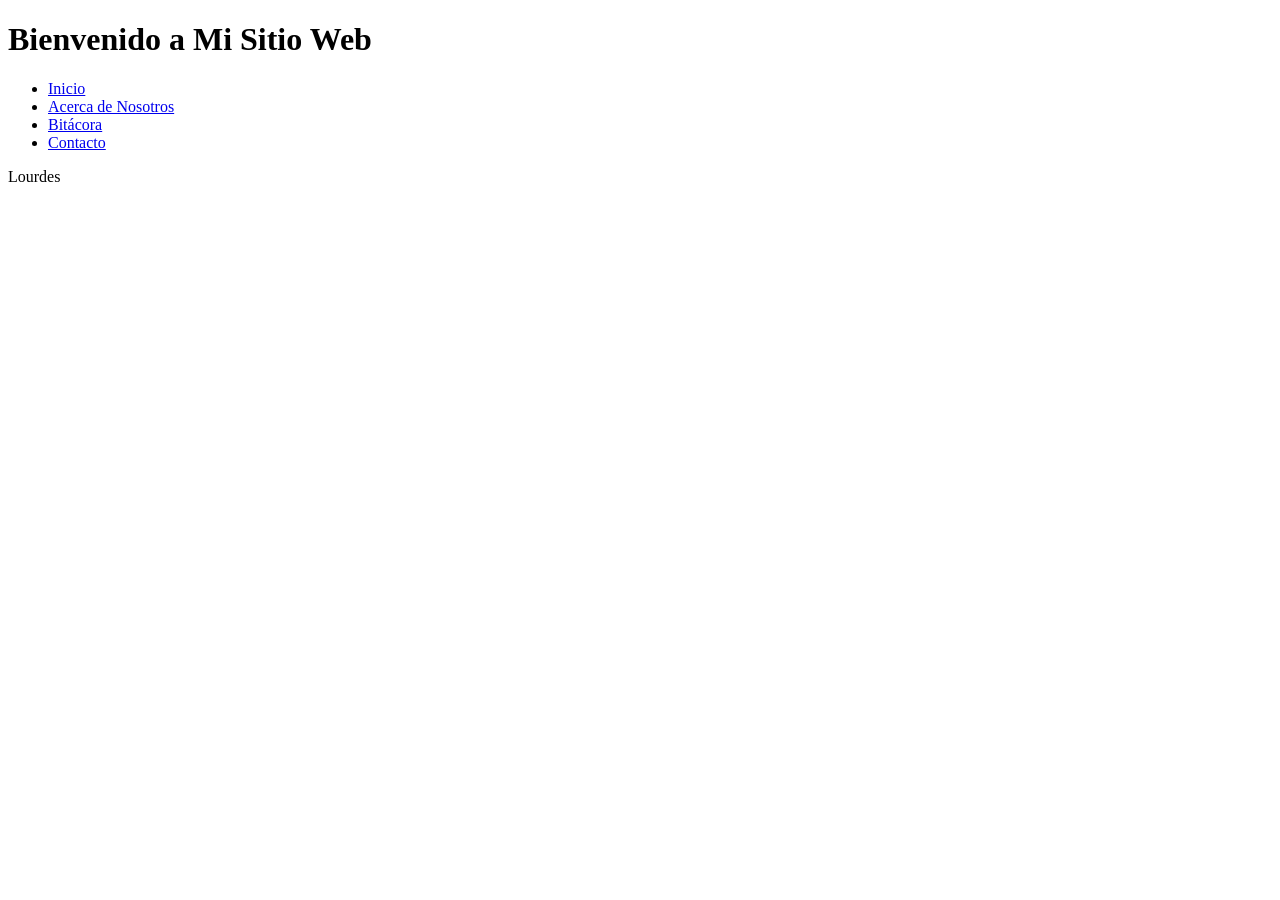
==== TP1/lourdes.html @ e212c21b "estructura html estructura html" ====
<!DOCTYPE html>
<html lang="es">
<head>
    <!-- Declaración del tipo de documento HTML5 -->
    <meta charset="UTF-8">
    <meta name="viewport" content="width=device-width, initial-scale=1.0">
    <!-- Título que aparece en la pestaña del navegador -->
    <title>Portada Principal</title>
</head>
<body>
    <!-- Encabezado de la página -->
    <header>
        <h1>Bienvenido a Mi Sitio Web</h1>
    </header>

    <!-- Navegación principal para enlazar las secciones -->
    <nav>
        <ul>
            <li><a href="index.html">Inicio</a></li>
            <li><a href="#presentacion">Acerca de Nosotros</a></li>
            <li><a href="#bitacora">Bitácora</a></li>
            <li><a href="#contacto">Contacto</a></li>
        </ul>
    </nav>

    <!-- Contenido principal y único de esta página -->
    <main>
        
        <p>Lourdes</p>

    </main>
    
    <!-- Pie de página con información legal o de contacto -->
    <footer>
        <p></p>
    </footer>
</body>
</html>
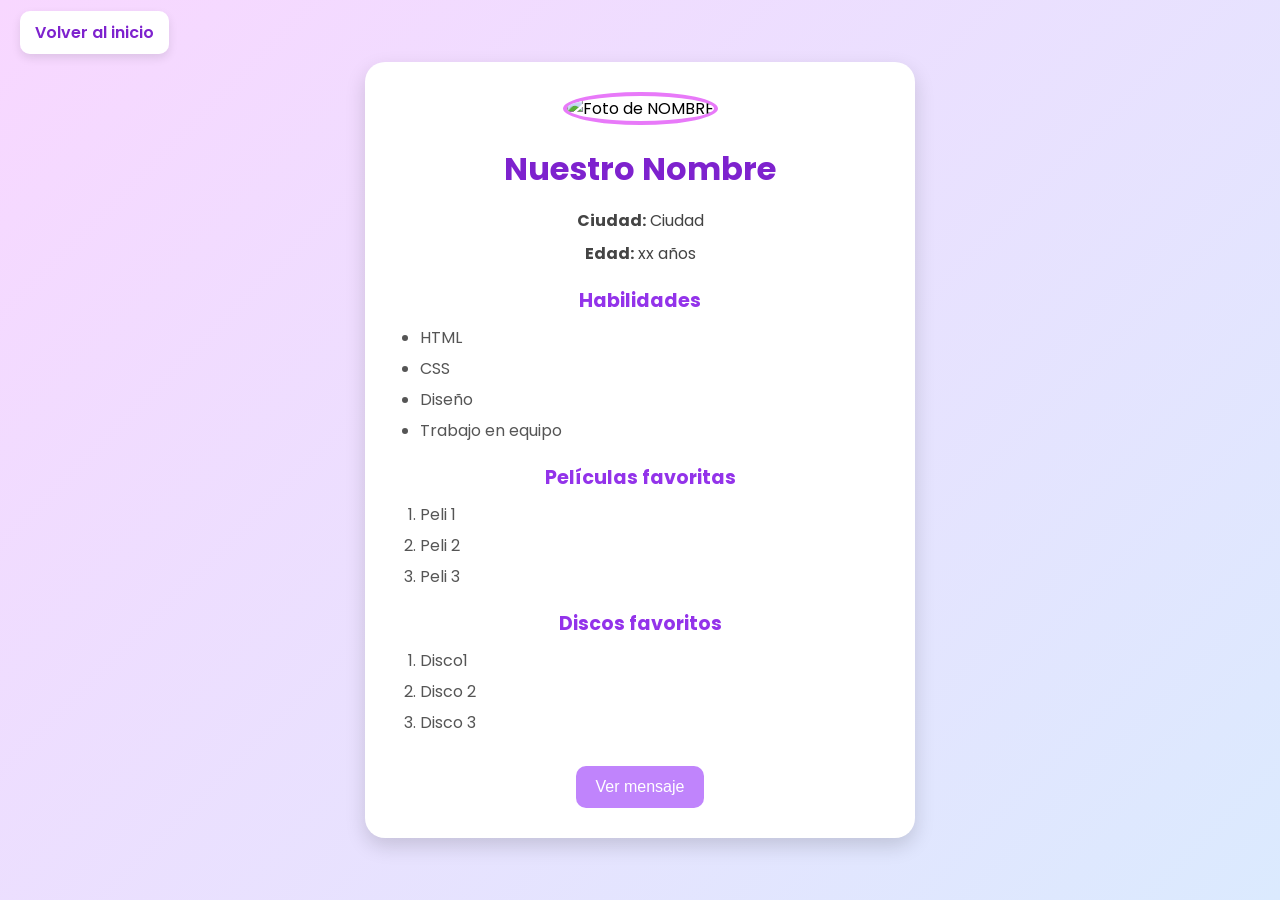
==== commit 59bb82ad: "segundo commit agrego tarjetas y estilo de tarjetas" ====
--- a/TP1/lourdes.html
+++ b/TP1/lourdes.html
@@ -1,38 +1,54 @@
 <!DOCTYPE html>
 <html lang="es">
 <head>
-    <!-- Declaración del tipo de documento HTML5 -->
     <meta charset="UTF-8">
     <meta name="viewport" content="width=device-width, initial-scale=1.0">
-    <!-- Título que aparece en la pestaña del navegador -->
-    <title>Portada Principal</title>
+    <title>Nuestro Nombre</title>
+    <link rel="stylesheet" href="css/tarjeta.css">
 </head>
 <body>
-    <!-- Encabezado de la página -->
-    <header>
-        <h1>Bienvenido a Mi Sitio Web</h1>
-    </header>
 
-    <!-- Navegación principal para enlazar las secciones -->
     <nav>
-        <ul>
-            <li><a href="index.html">Inicio</a></li>
-            <li><a href="#presentacion">Acerca de Nosotros</a></li>
-            <li><a href="#bitacora">Bitácora</a></li>
-            <li><a href="#contacto">Contacto</a></li>
-        </ul>
+        <a href="index.html">Volver al inicio</a>
     </nav>
 
-    <!-- Contenido principal y único de esta página -->
-    <main>
-        
-        <p>Lourdes</p>
+    <section class="tarjeta">
 
-    </main>
-    
-    <!-- Pie de página con información legal o de contacto -->
-    <footer>
-        <p></p>
-    </footer>
+        <img src="perfil.png" alt="Foto de NOMBRE">
+
+        <h1>Nuestro Nombre</h1>
+
+        <p><strong>Ciudad:</strong> Ciudad</p>
+
+        <p><strong>Edad:</strong> xx años</p>
+
+        <h2>Habilidades</h2>
+        <ul>
+            <li>HTML</li>
+            <li>CSS</li>
+            <li>Diseño</li>
+            <li>Trabajo en equipo</li>
+        </ul>
+
+        <h2>Películas favoritas</h2>
+        <ol>
+            <li>Peli 1</li>
+            <li>Peli 2</li>
+            <li>Peli 3</li>
+        </ol>
+
+        <h2>Discos favoritos</h2>
+        <ol>
+            <li>Disco1</li>
+            <li>Disco 2</li>
+            <li>Disco 3</li>
+        </ol>
+
+        <button onclick="mostrarMensaje()">Ver mensaje</button>
+
+    </section>
+
+    <script src="js/script.js"></script>
+
 </body>
-</html>
+</html>
--- a/TP1/css/tarjeta.css
+++ b/TP1/css/tarjeta.css
@@ -0,0 +1,146 @@
+/* Google Fonts */
+@import url('https://fonts.googleapis.com/css2?family=Poppins:wght@300;400;600;700&display=swap');
+
+*{
+    margin: 0;
+    padding: 0;
+    box-sizing: border-box;
+}
+
+body{
+    font-family: 'Poppins', sans-serif;
+    background: linear-gradient(135deg, #f8d7ff, #dbeafe);
+    min-height: 100vh;
+    display: flex;
+    justify-content: center;
+    align-items: center;
+    padding: 30px;
+}
+
+/* TARJETA */
+
+.tarjeta{
+    background-color: white;
+    width: 100%;
+    max-width: 420px;
+    padding: 30px;
+    border-radius: 20px;
+    box-shadow: 0 8px 20px rgba(0,0,0,0.15);
+    text-align: center;
+}
+
+/* FOTO */
+
+.tarjeta img{
+    width: 140px;
+    height: 140px;
+    border-radius: 50%;
+    object-fit: cover;
+    border: 4px solid #e879f9;
+    margin-bottom: 20px;
+}
+
+/* TITULOS */
+
+.tarjeta h1{
+    color: #7e22ce;
+    margin-bottom: 15px;
+    font-size: 2rem;
+}
+
+.tarjeta h2{
+    color: #9333ea;
+    margin-top: 20px;
+    margin-bottom: 10px;
+    font-size: 1.2rem;
+}
+
+/* TEXTOS */
+
+.tarjeta p{
+    margin: 8px 0;
+    color: #444;
+}
+
+.tarjeta ul,
+.tarjeta ol{
+    text-align: left;
+    margin-left: 25px;
+    color: #555;
+}
+
+.tarjeta li{
+    margin-bottom: 6px;
+}
+
+/* BOTON */
+
+button{
+    margin-top: 25px;
+    padding: 12px 20px;
+    border: none;
+    border-radius: 10px;
+    background-color: #c084fc;
+    color: white;
+    font-size: 1rem;
+    cursor: pointer;
+    transition: 0.3s;
+}
+
+button:hover{
+    background-color: #a855f7;
+    transform: scale(1.05);
+}
+
+/* NAV */
+
+nav{
+    position: absolute;
+    top: 20px;
+    left: 20px;
+}
+
+nav a{
+    text-decoration: none;
+    background-color: white;
+    color: #7e22ce;
+    padding: 10px 15px;
+    border-radius: 10px;
+    font-weight: 600;
+    box-shadow: 0 4px 10px rgba(0,0,0,0.1);
+}
+
+/* RESPONSIVE */
+
+@media (max-width: 400px){
+
+    .tarjeta{
+        padding: 20px;
+    }
+
+    .tarjeta h1{
+        font-size: 1.5rem;
+    }
+
+    .tarjeta img{
+        width: 110px;
+        height: 110px;
+    }
+
+}
+
+@media (min-width: 900px){
+
+    .tarjeta{
+        max-width: 500px;
+    }
+
+}
+
+@media (min-width: 1200px){
+
+    .tarjeta{
+        max-width: 550px;
+    }
+
+}
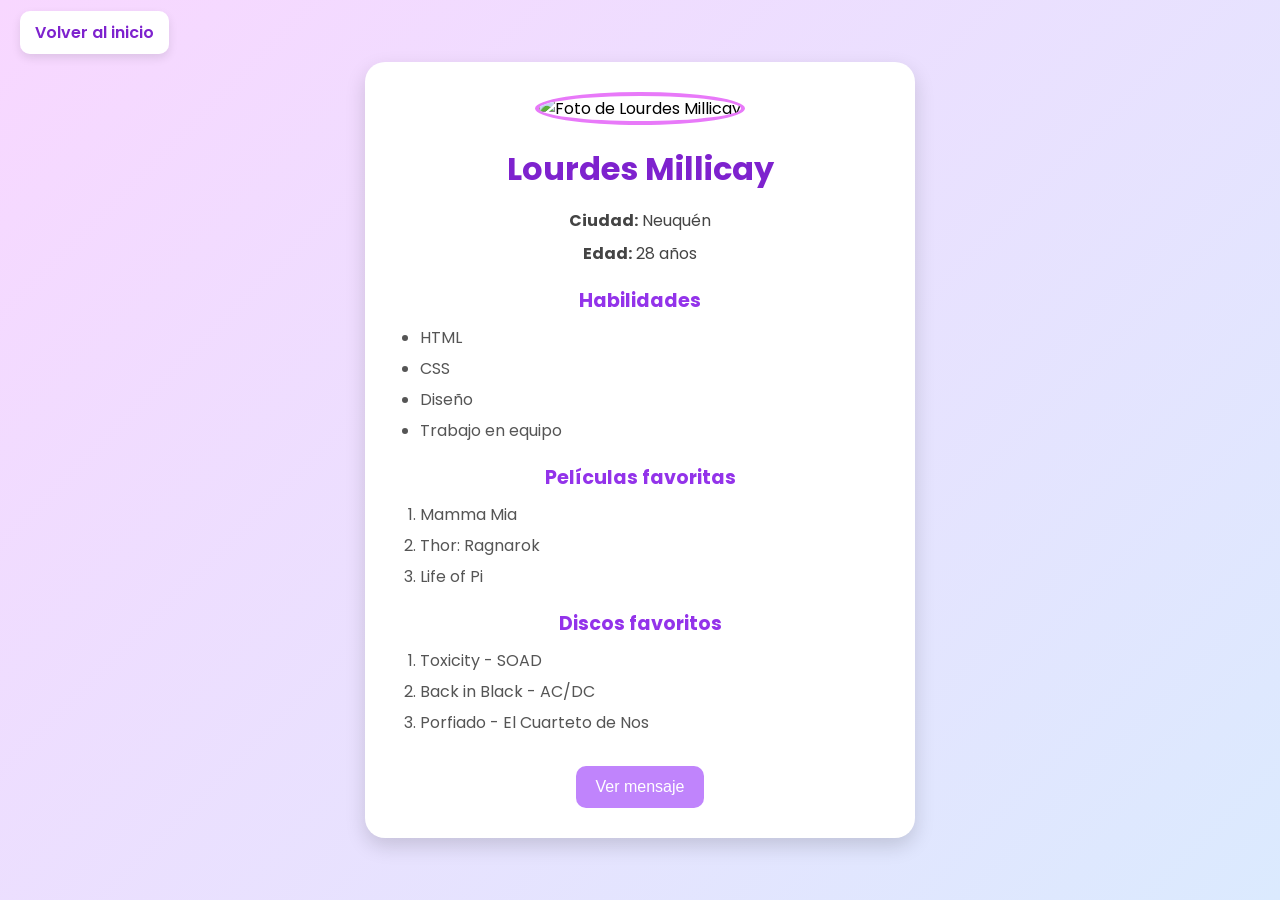
==== commit 04be960a: "tercer commit info en tarjetas y enlaces en el index" ====
--- a/TP1/lourdes.html
+++ b/TP1/lourdes.html
@@ -3,7 +3,7 @@
 <head>
     <meta charset="UTF-8">
     <meta name="viewport" content="width=device-width, initial-scale=1.0">
-    <title>Nuestro Nombre</title>
+    <title>Lourdes Millicay</title>
     <link rel="stylesheet" href="css/tarjeta.css">
 </head>
 <body>
@@ -14,13 +14,13 @@
 
     <section class="tarjeta">
 
-        <img src="perfil.png" alt="Foto de NOMBRE">
+        <img src="perfil.png" alt="Foto de Lourdes Millicay">
 
-        <h1>Nuestro Nombre</h1>
+        <h1>Lourdes Millicay</h1>
 
-        <p><strong>Ciudad:</strong> Ciudad</p>
+        <p><strong>Ciudad:</strong> Neuquén</p>
 
-        <p><strong>Edad:</strong> xx años</p>
+        <p><strong>Edad:</strong> 28 años</p>
 
         <h2>Habilidades</h2>
         <ul>
@@ -32,16 +32,16 @@
 
         <h2>Películas favoritas</h2>
         <ol>
-            <li>Peli 1</li>
-            <li>Peli 2</li>
-            <li>Peli 3</li>
+            <li>Mamma Mia</li>
+            <li>Thor: Ragnarok</li>
+            <li>Life of Pi</li>
         </ol>
 
         <h2>Discos favoritos</h2>
         <ol>
-            <li>Disco1</li>
-            <li>Disco 2</li>
-            <li>Disco 3</li>
+            <li>Toxicity - SOAD</li>
+            <li>Back in Black - AC/DC</li>
+            <li>Porfiado - El Cuarteto de Nos</li>
         </ol>
 
         <button onclick="mostrarMensaje()">Ver mensaje</button>
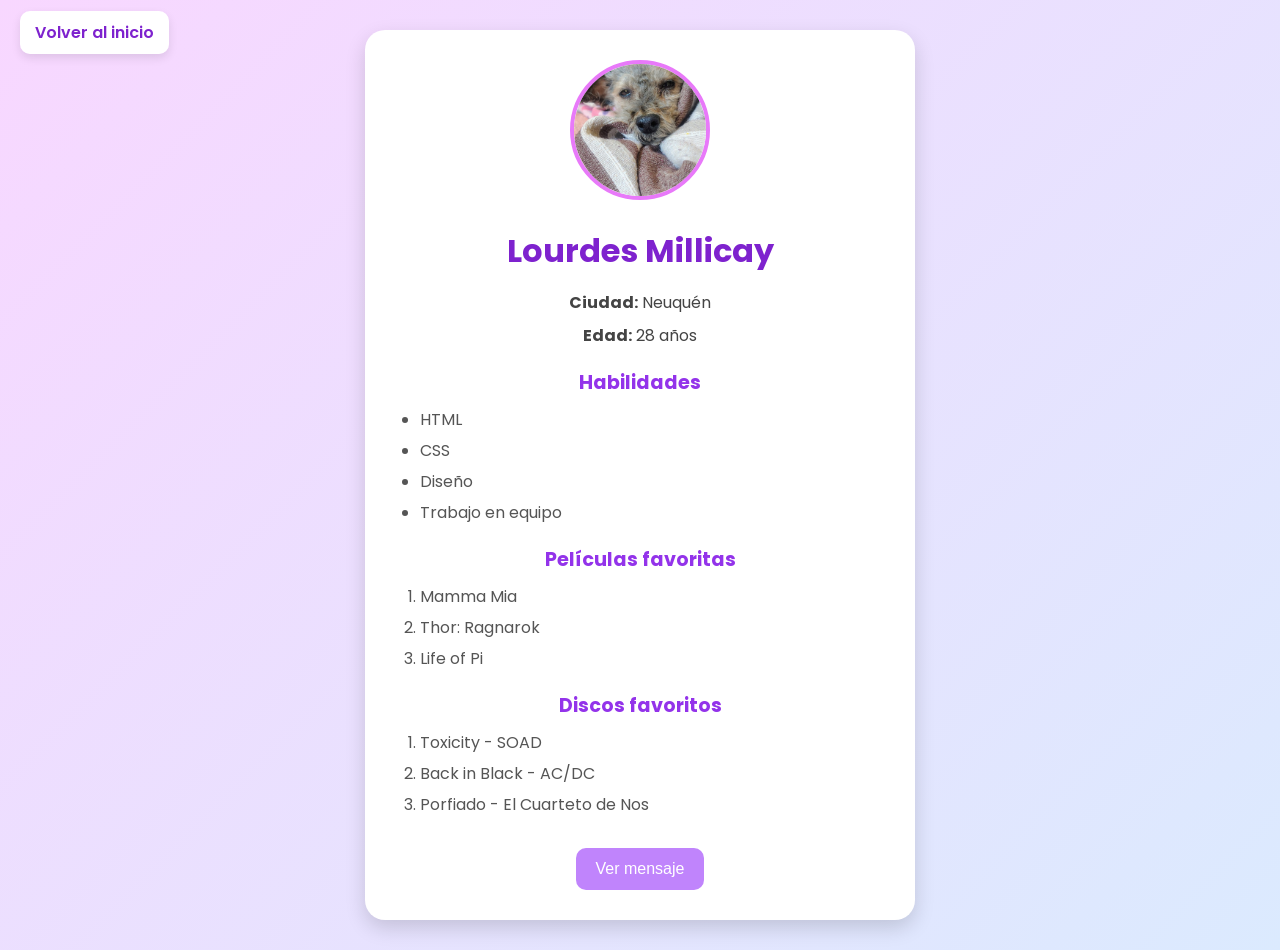
==== commit 79ce018e: "cuarto commit actualización de datos" ====
--- a/TP1/lourdes.html
+++ b/TP1/lourdes.html
@@ -14,7 +14,7 @@
 
     <section class="tarjeta">
 
-        <img src="perfil.png" alt="Foto de Lourdes Millicay">
+        <img src="img/miel.jpeg" alt="Miel, perrita de Lourdes Millicay">
 
         <h1>Lourdes Millicay</h1>
 
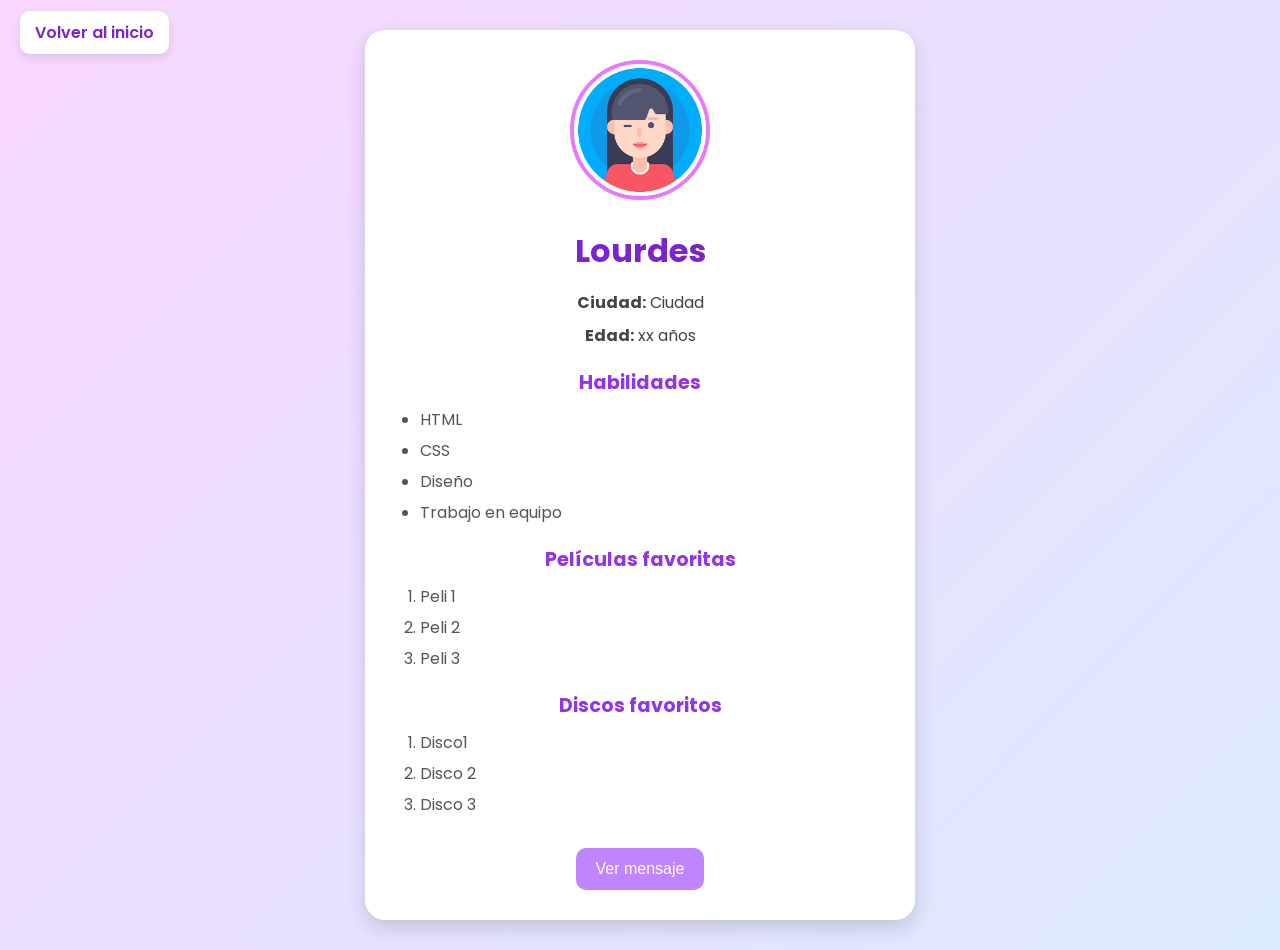
==== commit efdc0cf9: "agregue css para portada y animación del saludos de bienvenida con js" ====
--- a/TP1/lourdes.html
+++ b/TP1/lourdes.html
@@ -3,7 +3,7 @@
 <head>
     <meta charset="UTF-8">
     <meta name="viewport" content="width=device-width, initial-scale=1.0">
-    <title>Lourdes Millicay</title>
+    <title>Lourdes</title>
     <link rel="stylesheet" href="css/tarjeta.css">
 </head>
 <body>
@@ -14,13 +14,13 @@
 
     <section class="tarjeta">
 
-        <img src="img/miel.jpeg" alt="Miel, perrita de Lourdes Millicay">
+        <img src="img/perfil.png" alt="Foto de NOMBRE">
 
-        <h1>Lourdes Millicay</h1>
+        <h1>Lourdes</h1>
 
-        <p><strong>Ciudad:</strong> Neuquén</p>
+        <p><strong>Ciudad:</strong> Ciudad</p>
 
-        <p><strong>Edad:</strong> 28 años</p>
+        <p><strong>Edad:</strong> xx años</p>
 
         <h2>Habilidades</h2>
         <ul>
@@ -32,23 +32,23 @@
 
         <h2>Películas favoritas</h2>
         <ol>
-            <li>Mamma Mia</li>
-            <li>Thor: Ragnarok</li>
-            <li>Life of Pi</li>
+            <li>Peli 1</li>
+            <li>Peli 2</li>
+            <li>Peli 3</li>
         </ol>
 
         <h2>Discos favoritos</h2>
         <ol>
-            <li>Toxicity - SOAD</li>
-            <li>Back in Black - AC/DC</li>
-            <li>Porfiado - El Cuarteto de Nos</li>
+            <li>Disco1</li>
+            <li>Disco 2</li>
+            <li>Disco 3</li>
         </ol>
 
         <button onclick="mostrarMensaje()">Ver mensaje</button>
 
     </section>
 
-    <script src="js/script.js"></script>
+    <script src="script.js"></script>
 
 </body>
 </html>
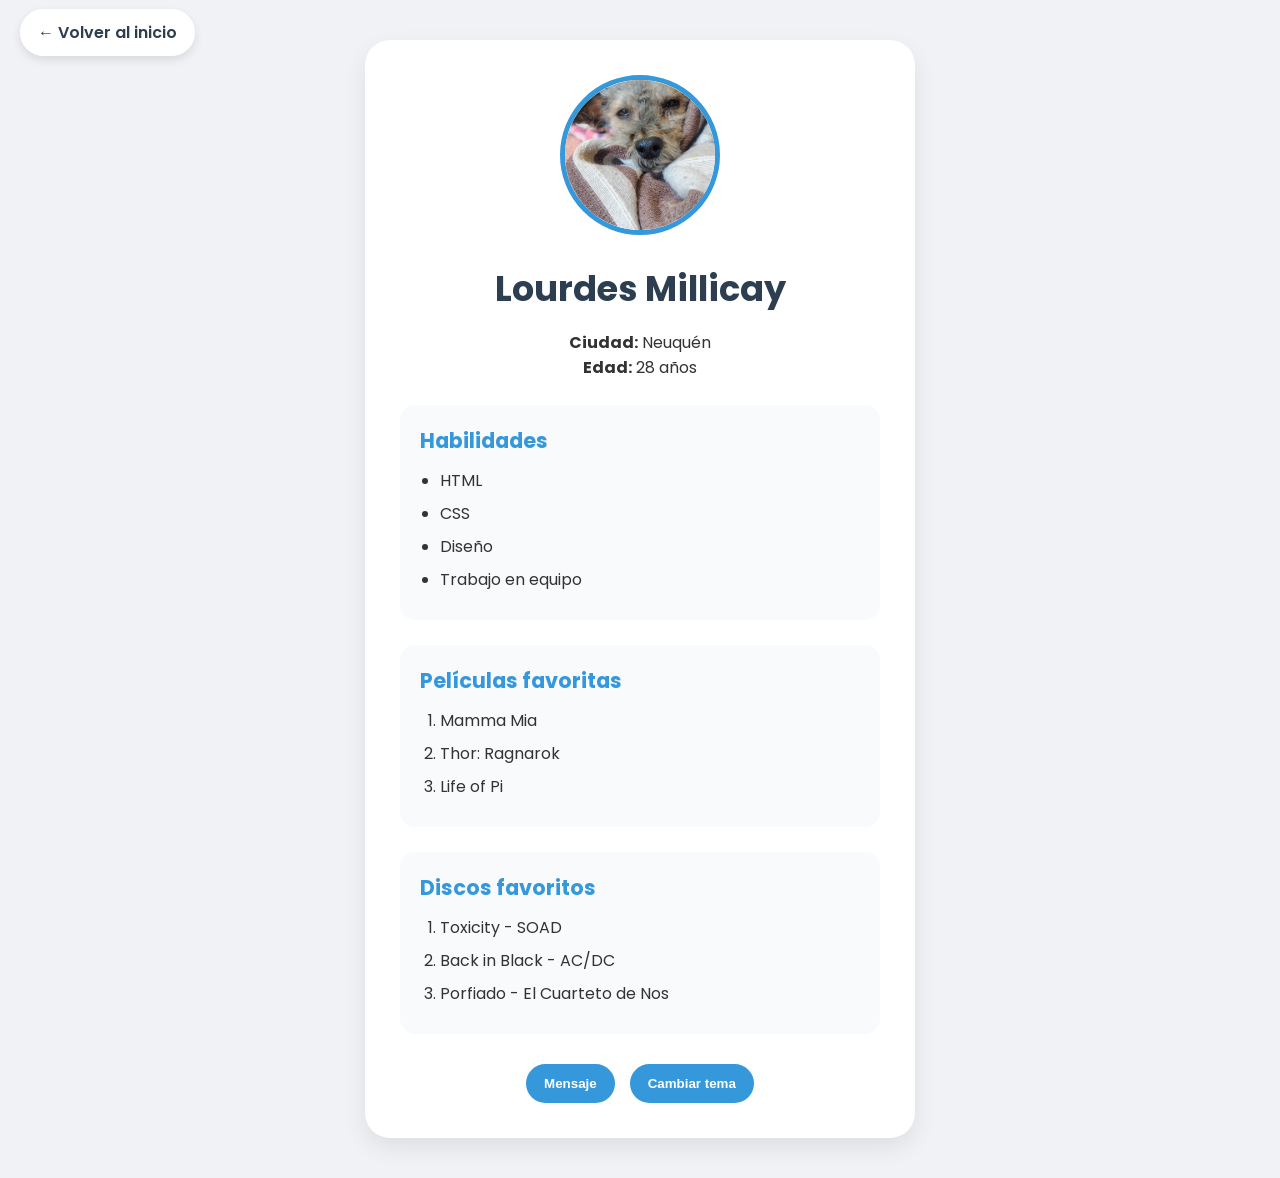
==== commit a8b0ac73: "Modificación en css tarjetas- bitacora modifique el css porque considero que esta bueno el estilo pr" ====
--- a/TP1/lourdes.html
+++ b/TP1/lourdes.html
@@ -1,54 +1,91 @@
 <!DOCTYPE html>
 <html lang="es">
+
 <head>
     <meta charset="UTF-8">
     <meta name="viewport" content="width=device-width, initial-scale=1.0">
-    <title>Lourdes</title>
+
+    <title>Lourdes Millicay</title>
+
     <link rel="stylesheet" href="css/tarjeta.css">
 </head>
+
 <body>
 
+    <!--Nav-->
     <nav>
-        <a href="index.html">Volver al inicio</a>
+        <a href="index.html">← Volver al inicio</a>
     </nav>
 
-    <section class="tarjeta">
+    <!--Tarjeta-->
+    <section class="tarjeta" id="tarjeta">
 
-        <img src="img/perfil.png" alt="Foto de NOMBRE">
+        <img src="img/miel.jpeg" alt="Miel, perrita de Lourdes Millicay">
 
-        <h1>Lourdes</h1>
+        <h1 id="nombre">Lourdes Millicay</h1>
 
-        <p><strong>Ciudad:</strong> Ciudad</p>
+        <p><strong>Ciudad:</strong> Neuquén</p>
 
-        <p><strong>Edad:</strong> xx años</p>
+        <p><strong>Edad:</strong> 28 años</p>
 
-        <h2>Habilidades</h2>
-        <ul>
-            <li>HTML</li>
-            <li>CSS</li>
-            <li>Diseño</li>
-            <li>Trabajo en equipo</li>
-        </ul>
+        <!--Habilidades-->
+        <div class="bloque">
 
-        <h2>Películas favoritas</h2>
-        <ol>
-            <li>Peli 1</li>
-            <li>Peli 2</li>
-            <li>Peli 3</li>
-        </ol>
+            <h2>Habilidades</h2>
 
-        <h2>Discos favoritos</h2>
-        <ol>
-            <li>Disco1</li>
-            <li>Disco 2</li>
-            <li>Disco 3</li>
-        </ol>
+            <ul id="habilidades">
+                <li>HTML</li>
+                <li>CSS</li>
+                <li>Diseño</li>
+                <li>Trabajo en equipo</li>
+            </ul>
 
-        <button onclick="mostrarMensaje()">Ver mensaje</button>
+        </div>
+
+        <!--Películas-->
+        <div class="bloque">
+
+            <h2>Películas favoritas</h2>
+
+            <ol>
+                <li>Mamma Mia</li>
+                <li>Thor: Ragnarok</li>
+                <li>Life of Pi</li>
+            </ol>
+
+        </div>
+
+        <!--Discos-->
+        <div class="bloque">
+
+            <h2>Discos favoritos</h2>
+
+            <ol>
+                <li>Toxicity - SOAD</li>
+                <li>Back in Black - AC/DC</li>
+                <li>Porfiado - El Cuarteto de Nos</li>
+            </ol>
+
+        </div>
+
+        <!--Botones-->
+        <div class="botones">
+
+            <button onclick="mostrarMensaje()">
+                Mensaje
+            </button>
+
+            <button onclick="cambiarTema()">
+                Cambiar tema
+            </button>
+
+            
+        </div>
 
     </section>
 
-    <script src="script.js"></script>
+    <script src="js/script.js"></script>
 
 </body>
+
 </html>
--- a/TP1/css/tarjeta.css
+++ b/TP1/css/tarjeta.css
@@ -1,5 +1,8 @@
-/* Google Fonts */
+/*google fonts*/
+
 @import url('https://fonts.googleapis.com/css2?family=Poppins:wght@300;400;600;700&display=swap');
+
+/* general*/
 
 *{
     margin: 0;
@@ -9,138 +12,169 @@
 
 body{
     font-family: 'Poppins', sans-serif;
-    background: linear-gradient(135deg, #f8d7ff, #dbeafe);
+    background: #f0f2f5;
     min-height: 100vh;
     display: flex;
     justify-content: center;
     align-items: center;
-    padding: 30px;
+    padding: 40px;
+    color: #333;
 }
 
-/* TARJETA */
-
-.tarjeta{
-    background-color: white;
-    width: 100%;
-    max-width: 420px;
-    padding: 30px;
-    border-radius: 20px;
-    box-shadow: 0 8px 20px rgba(0,0,0,0.15);
-    text-align: center;
-}
-
-/* FOTO */
-
-.tarjeta img{
-    width: 140px;
-    height: 140px;
-    border-radius: 50%;
-    object-fit: cover;
-    border: 4px solid #e879f9;
-    margin-bottom: 20px;
-}
-
-/* TITULOS */
-
-.tarjeta h1{
-    color: #7e22ce;
-    margin-bottom: 15px;
-    font-size: 2rem;
-}
-
-.tarjeta h2{
-    color: #9333ea;
-    margin-top: 20px;
-    margin-bottom: 10px;
-    font-size: 1.2rem;
-}
-
-/* TEXTOS */
-
-.tarjeta p{
-    margin: 8px 0;
-    color: #444;
-}
-
-.tarjeta ul,
-.tarjeta ol{
-    text-align: left;
-    margin-left: 25px;
-    color: #555;
-}
-
-.tarjeta li{
-    margin-bottom: 6px;
-}
-
-/* BOTON */
-
-button{
-    margin-top: 25px;
-    padding: 12px 20px;
-    border: none;
-    border-radius: 10px;
-    background-color: #c084fc;
-    color: white;
-    font-size: 1rem;
-    cursor: pointer;
-    transition: 0.3s;
-}
-
-button:hover{
-    background-color: #a855f7;
-    transform: scale(1.05);
-}
-
-/* NAV */
+/* nav*/
 
 nav{
-    position: absolute;
+    position: fixed;
     top: 20px;
     left: 20px;
 }
 
 nav a{
     text-decoration: none;
-    background-color: white;
-    color: #7e22ce;
-    padding: 10px 15px;
-    border-radius: 10px;
+    background: white;
+    color: #2c3e50;
+    padding: 12px 18px;
+    border-radius: 30px;
     font-weight: 600;
     box-shadow: 0 4px 10px rgba(0,0,0,0.1);
+    transition: 0.3s;
 }
 
-/* RESPONSIVE */
+nav a:hover{
+    background: #3498db;
+    color: white;
+}
+
+/* tarjeta*/
+
+.tarjeta{
+    background: white;
+    width: 100%;
+    max-width: 550px;
+    padding: 35px;
+    border-radius: 25px;
+    box-shadow: 0 10px 25px rgba(0,0,0,0.08);
+    text-align: center;
+    transition: 0.4s;
+}
+
+/* EFECTO HOVER */
+
+.tarjeta:hover{
+    transform: translateY(-5px);
+}
+
+/* fotos*/
+
+.tarjeta img{
+    width: 160px;
+    height: 160px;
+    object-fit: cover;
+    border-radius: 50%;
+    border: 5px solid #3498db;
+    margin-bottom: 20px;
+}
+
+/* títulos*/
+
+.tarjeta h1{
+    color: #2c3e50;
+    margin-bottom: 15px;
+    font-size: 2.2rem;
+}
+
+.tarjeta h2{
+    color: #3498db;
+    margin-bottom: 12px;
+    font-size: 1.3rem;
+}
+
+/* bloques*/
+
+.bloque{
+    background: #f8fafc;
+    margin-top: 25px;
+    padding: 20px;
+    border-radius: 15px;
+    text-align: left;
+}
+
+.bloque ul,
+.bloque ol{
+    margin-left: 20px;
+}
+
+.bloque li{
+    margin-bottom: 8px;
+}
+
+/* botones*/
+
+.botones{
+    margin-top: 30px;
+    display: flex;
+    flex-wrap: wrap;
+    justify-content: center;
+    gap: 15px;
+}
+
+button{
+    padding: 12px 18px;
+    border: none;
+    border-radius: 30px;
+    background: #3498db;
+    color: white;
+    font-weight: 600;
+    cursor: pointer;
+    transition: 0.3s;
+}
+
+button:hover{
+    background: #2c3e50;
+    transform: scale(1.05);
+}
+
+/*Tema oscuro*/
+
+.dark-mode{
+    background: #1e293b;
+    color: white;
+}
+
+.dark-mode .bloque{
+    background: #334155;
+}
+
+.dark-mode h1,
+.dark-mode h2,
+.dark-mode p,
+.dark-mode li{
+    color: white;
+}
+
+/* Responsive*/
 
 @media (max-width: 400px){
 
-    .tarjeta{
+    body{
         padding: 20px;
     }
 
+    .tarjeta{
+        padding: 25px;
+    }
+
     .tarjeta h1{
-        font-size: 1.5rem;
+        font-size: 1.7rem;
     }
 
     .tarjeta img{
-        width: 110px;
-        height: 110px;
+        width: 120px;
+        height: 120px;
     }
 
-}
-
-@media (min-width: 900px){
-
-    .tarjeta{
-        max-width: 500px;
-    }
-
-}
-
-@media (min-width: 1200px){
-
-    .tarjeta{
-        max-width: 550px;
+    .botones{
+        flex-direction: column;
     }
 
 }
